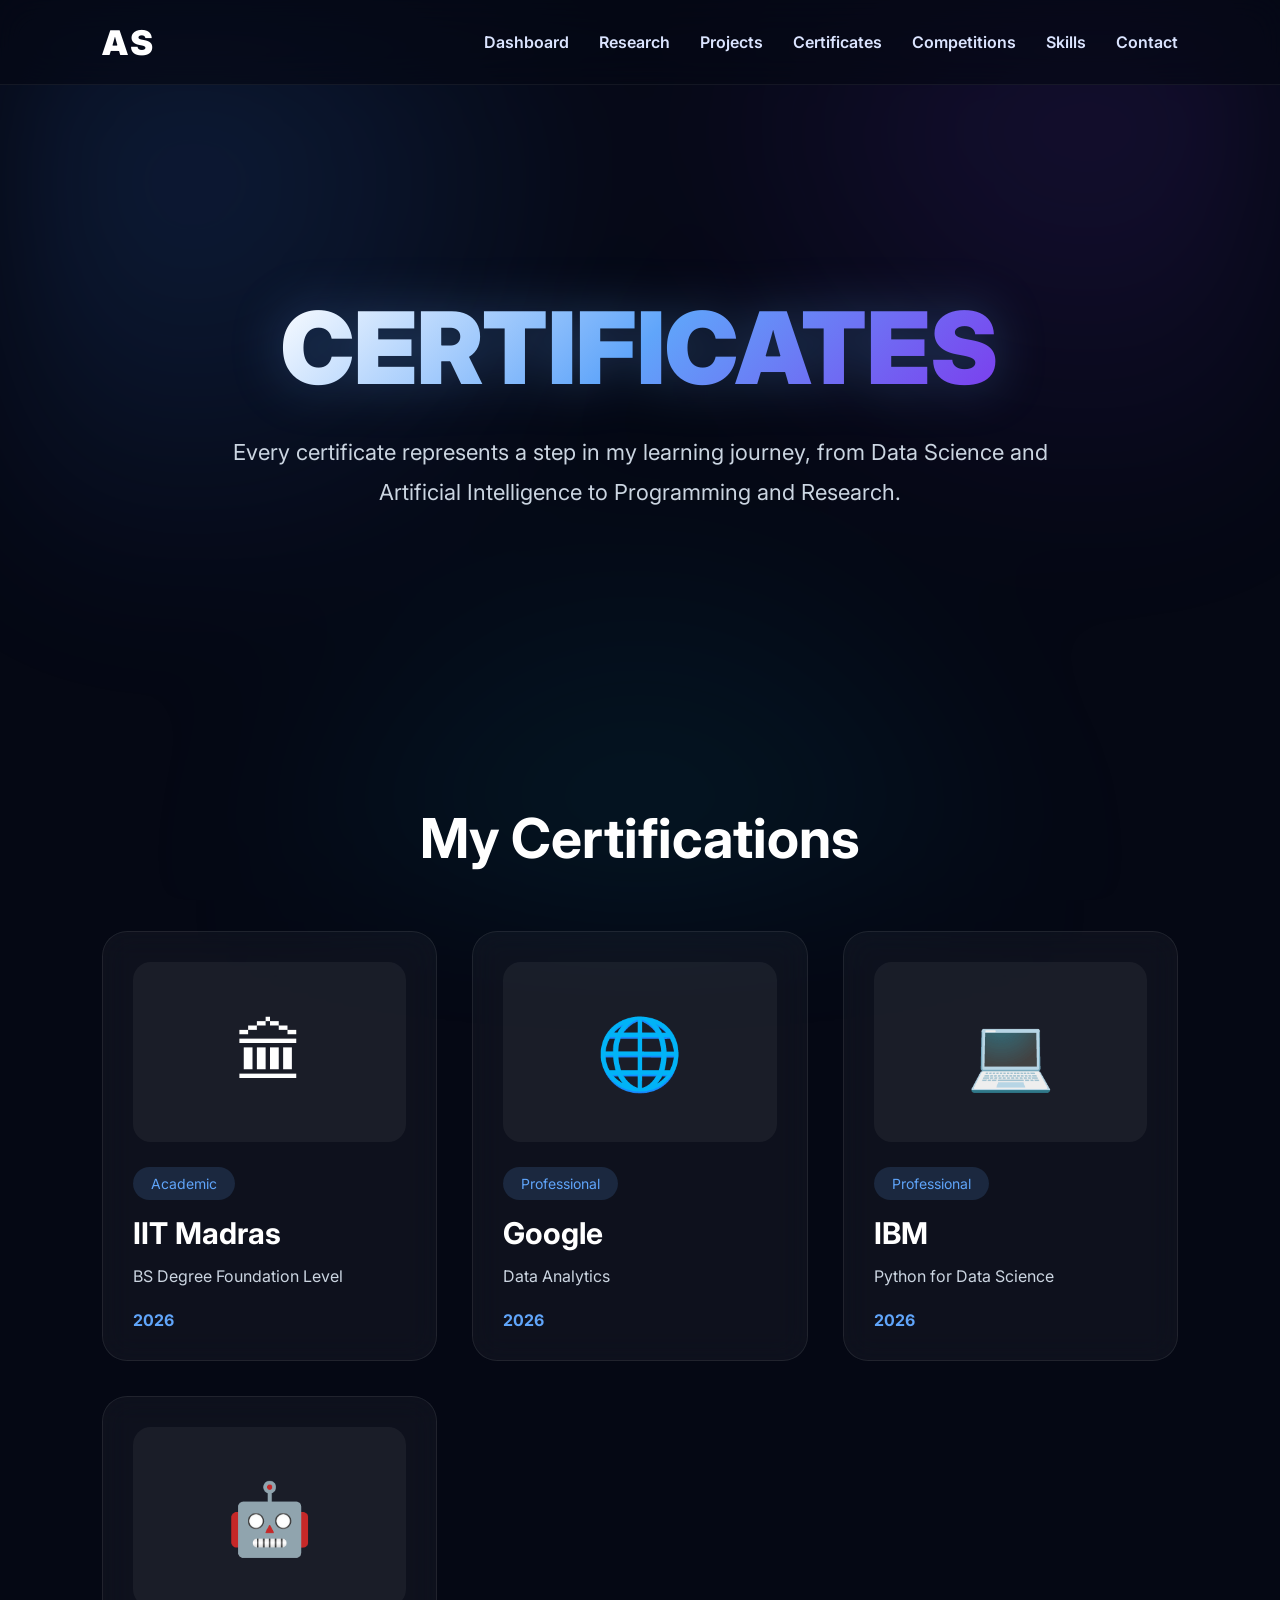
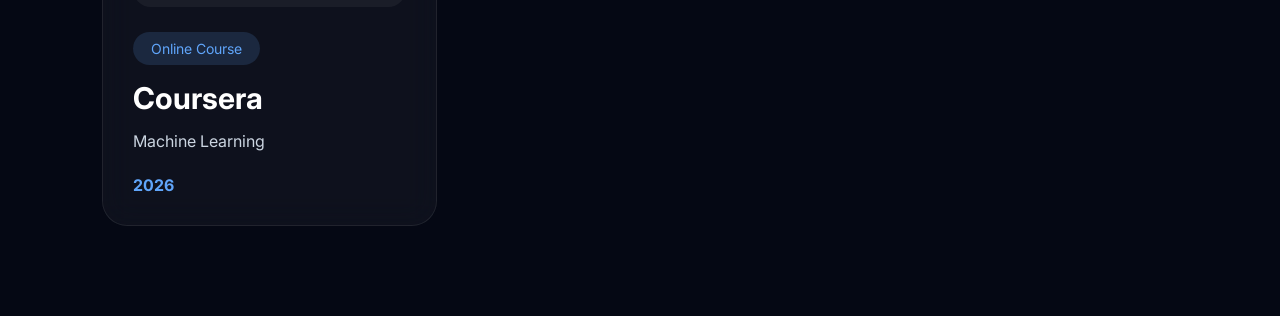
==== certificates.html @ 895dd0bd "add some new files" ====
<!DOCTYPE html>

<html lang="en">

<head>

<meta charset="UTF-8">

<meta name="viewport"
content="width=device-width, initial-scale=1.0">

<title>Certificates | Ayush Sharma</title>

<link rel="preconnect"
href="https://fonts.googleapis.com">

<link rel="preconnect"
href="https://fonts.gstatic.com"
crossorigin>

<link href="https://fonts.googleapis.com/css2?family=Inter:wght@300;400;500;600;700;800;900&display=swap"
rel="stylesheet">

<link rel="stylesheet"
href="certificates.css">

</head>

<body>

<nav>

<div class="logo">

AS

</div>

<ul>


<li><a href="dash.html">Dashboard</a></li>

<li><a href="research.html">Research</a></li>

<li><a href="projects.html">Projects</a></li>

<li><a href="certificates.html">Certificates</a></li>

<li><a href="competitions.html">Competitions</a></li>

<li><a href="skills.html">Skills</a></li>

<li><a href="contact.html">Contact</a></li>

</ul>

</nav>

<section class="hero">

<h1>

CERTIFICATES

</h1>

<p>

Every certificate represents a step in my learning journey,
from Data Science and Artificial Intelligence
to Programming and Research.

</p>

</section>


<section class="certificate-section">

    <h2 class="section-heading">

        My Certifications

    </h2>

    <div class="certificate-grid">

        <div class="certificate-card"

     data-image="certificates/iit-madras.png"

     data-title="IIT Madras"

     data-course="BS Degree Foundation Level"

     data-category="Academic"

     data-year="2026"

     data-verify="#"

     data-download="#">



            <div class="certificate-thumbnail">

                🏛

            </div>

            <span class="certificate-badge">

                Academic

            </span>

            <h3>

                IIT Madras

            </h3>

            <p>

                BS Degree Foundation Level

            </p>

            <span class="certificate-year">

                2026

            </span>




        </div>

        <div class="certificate-card"

     data-image="certificates/google.png"

     data-title="Google"

     data-course="Data Analytics"

     data-category="Professional"

     data-year="2026"

     data-verify="#"

     data-download="#">

     

            <div class="certificate-thumbnail">

                🌐

            </div>

            <span class="certificate-badge">

                Professional

            </span>

            <h3>

                Google

            </h3>

            <p>

                Data Analytics

            </p>

            <span class="certificate-year">

                2026

            </span>

        </div>

        <div class="certificate-card"
             data-image="certificates/ibm.png"
             data-title="IBM"
             data-course="Python for Data Science"
             data-category="Professional"
             data-year="2026"
             data-verify="#"
             data-download="#">

            <div class="certificate-thumbnail">

                💻

            </div>

            <span class="certificate-badge">

                Professional

            </span>

            <h3>

                IBM

            </h3>

            <p>

                Python for Data Science

            </p>

            <span class="certificate-year">

                2026

            </span>

        </div>

        <div class="certificate-card"

     data-image="certificates/google.png"

     data-title="Google"

     data-course="Data Analytics"

     data-category="Professional"

     data-year="2026"

     data-verify="#"

     data-download="#">

            <div class="certificate-thumbnail">

                🤖

            </div>

            <span class="certificate-badge">

                Online Course

            </span>

            <h3>

                Coursera

            </h3>

            <p>

                Machine Learning

            </p>

            <span class="certificate-year">

                2026

            </span>

        </div>

    </div>

</section>


<!--==========================
        CERTIFICATE POPUP
===========================-->

<div class="popup-overlay" id="popup">

    <div class="popup-box">

        <button class="close-popup" id="closePopup">

            &times;

        </button>

        <img
        id="popupImage"
        src="certificates/iit-madras.png"
        alt="Certificate">

        <h2 id="popupTitle">

            IIT Madras

        </h2>

        <p id="popupCourse">

            BS Degree Foundation Level

        </p>

        <div class="popup-info">

            <div>

                <strong>

                    Category

                </strong>

                <span id="popupCategory">

                    Academic

                </span>

            </div>

            <div>

                <strong>

                    Year

                </strong>

                <span id="popupYear">

                    2026

                </span>

            </div>

        </div>

        <div class="popup-buttons">

            <a
            id="verifyBtn"
            href="#">

            Verify Certificate

            </a>

            <a
            id="downloadBtn"
            href="#">

            Download PDF

            </a>

        </div>

    </div>

</div>








<!-- Cards yaha aayenge -->

<!-- Popup yaha banega -->

<script src="certificates.js"></script>

</body>

</html>
---- certificates.css ----
/*=========================================
            RESET
=========================================*/

*{
    margin:0;
    padding:0;
    box-sizing:border-box;
}

html{
    scroll-behavior:smooth;
}

body{

    font-family:'Inter',sans-serif;

    background:#050814;

    color:white;

    overflow-x:hidden;

}

/*=========================================
        BACKGROUND GLOW
=========================================*/

body::before{

    content:"";

    position:fixed;

    inset:0;

    background:

    radial-gradient(circle at 15% 20%,rgba(59,130,246,.16),transparent 35%),

    radial-gradient(circle at 85% 10%,rgba(124,58,237,.14),transparent 35%),

    radial-gradient(circle at 50% 100%,rgba(6,182,212,.10),transparent 40%);

    filter:blur(70px);

    z-index:-2;

}

/*=========================================
            NAVBAR
=========================================*/

nav{

    width:100%;

    height:85px;

    padding:0 8%;

    display:flex;

    justify-content:space-between;

    align-items:center;

    position:sticky;

    top:0;

    backdrop-filter:blur(18px);

    background:rgba(5,8,20,.65);

    border-bottom:1px solid rgba(255,255,255,.06);

    z-index:1000;

}

.logo{

    font-size:34px;

    font-weight:900;

    letter-spacing:3px;

}

nav ul{

    display:flex;

    list-style:none;

    gap:30px;

}

nav a{

    text-decoration:none;

    color:#dbe4ff;

    font-weight:600;

    transition:.35s;

}

nav a:hover{

    color:#60a5fa;

}

nav a.active{

    color:#60a5fa;

}

nav a.active::after{

    content:"";

    display:block;

    margin-top:6px;

    height:2px;

    background:#60a5fa;

    box-shadow:0 0 10px #60a5fa;

}

/*=========================================
            HERO
=========================================*/

.hero{

    min-height:70vh;

    display:flex;

    flex-direction:column;

    justify-content:center;

    align-items:center;

    text-align:center;

    padding:80px 10%;

}

.hero h1{

    font-size:100px;

    font-weight:900;

    margin-bottom:25px;

    background:linear-gradient(
        135deg,
        white,
        #60a5fa,
        #7c3aed
    );

    -webkit-background-clip:text;

    -webkit-text-fill-color:transparent;

    filter:drop-shadow(
        0 0 25px rgba(96,165,250,.30)
    );

}

.hero p{

    max-width:850px;

    color:#cbd5e1;

    font-size:22px;

    line-height:1.8;

}


/*=========================================
      CERTIFICATE CARDS
=========================================*/

.certificate-section{

    padding:90px 8%;

}

.section-heading{

    text-align:center;

    font-size:55px;

    margin-bottom:60px;

}

.certificate-grid{

    display:grid;

    grid-template-columns:repeat(auto-fit,minmax(320px,1fr));

    gap:35px;

}

.certificate-card{

    background:rgba(255,255,255,.04);

    border:1px solid rgba(255,255,255,.08);

    backdrop-filter:blur(15px);

    border-radius:25px;

    padding:30px;

    cursor:pointer;

    transition:.35s;

}

.certificate-card:hover{

    transform:translateY(-10px);

    border-color:#60a5fa;

    box-shadow:0 0 35px rgba(96,165,250,.20);

}

.certificate-thumbnail{

    width:100%;

    height:180px;

    display:flex;

    justify-content:center;

    align-items:center;

    font-size:70px;

    border-radius:18px;

    background:rgba(255,255,255,.05);

    margin-bottom:25px;

}

.certificate-badge{

    display:inline-block;

    padding:8px 18px;

    border-radius:30px;

    background:rgba(96,165,250,.15);

    color:#60a5fa;

    font-size:14px;

    margin-bottom:15px;

}

.certificate-card h3{

    font-size:30px;

    margin-bottom:12px;

}

.certificate-card p{

    color:#cbd5e1;

    line-height:1.7;

}

.certificate-year{

    display:inline-block;

    margin-top:20px;

    font-weight:700;

    color:#60a5fa;

}






/*=========================================
            POPUP
=========================================*/

.popup-overlay{

    position:fixed;

    inset:0;

    background:rgba(0,0,0,.65);

    backdrop-filter:blur(12px);

    display:none;

    justify-content:center;

    align-items:center;

    padding:30px;

    z-index:9999;

}

.popup-box{

    width:900px;

    max-width:95%;

    background:rgba(18,22,40,.95);

    border:1px solid rgba(255,255,255,.08);

    border-radius:30px;

    padding:40px;

    position:relative;

    text-align:center;

}

.popup-box img{

    width:100%;

    max-height:420px;

    object-fit:contain;

    border-radius:18px;

    background:#111827;

    margin-bottom:30px;

}

.close-popup{

    position:absolute;

    top:20px;

    right:25px;

    width:45px;

    height:45px;

    border:none;

    border-radius:50%;

    cursor:pointer;

    font-size:30px;

    color:white;

    background:rgba(255,255,255,.08);

}

.close-popup:hover{

    background:#ef4444;

}

.popup-box h2{

    font-size:40px;

    margin-bottom:10px;

}

.popup-box p{

    color:#cbd5e1;

    margin-bottom:30px;

}

.popup-info{

    display:flex;

    justify-content:center;

    gap:50px;

    margin-bottom:35px;

}

.popup-info div{

    display:flex;

    flex-direction:column;

    gap:8px;

}

.popup-info strong{

    color:#60a5fa;

}

.popup-buttons{

    display:flex;

    justify-content:center;

    gap:20px;

    flex-wrap:wrap;

}

.popup-buttons a{

    padding:15px 32px;

    border-radius:18px;

    text-decoration:none;

    color:white;

    font-weight:700;

}

#verifyBtn{

    background:#2563eb;

}

#downloadBtn{

    background:#7c3aed;

}
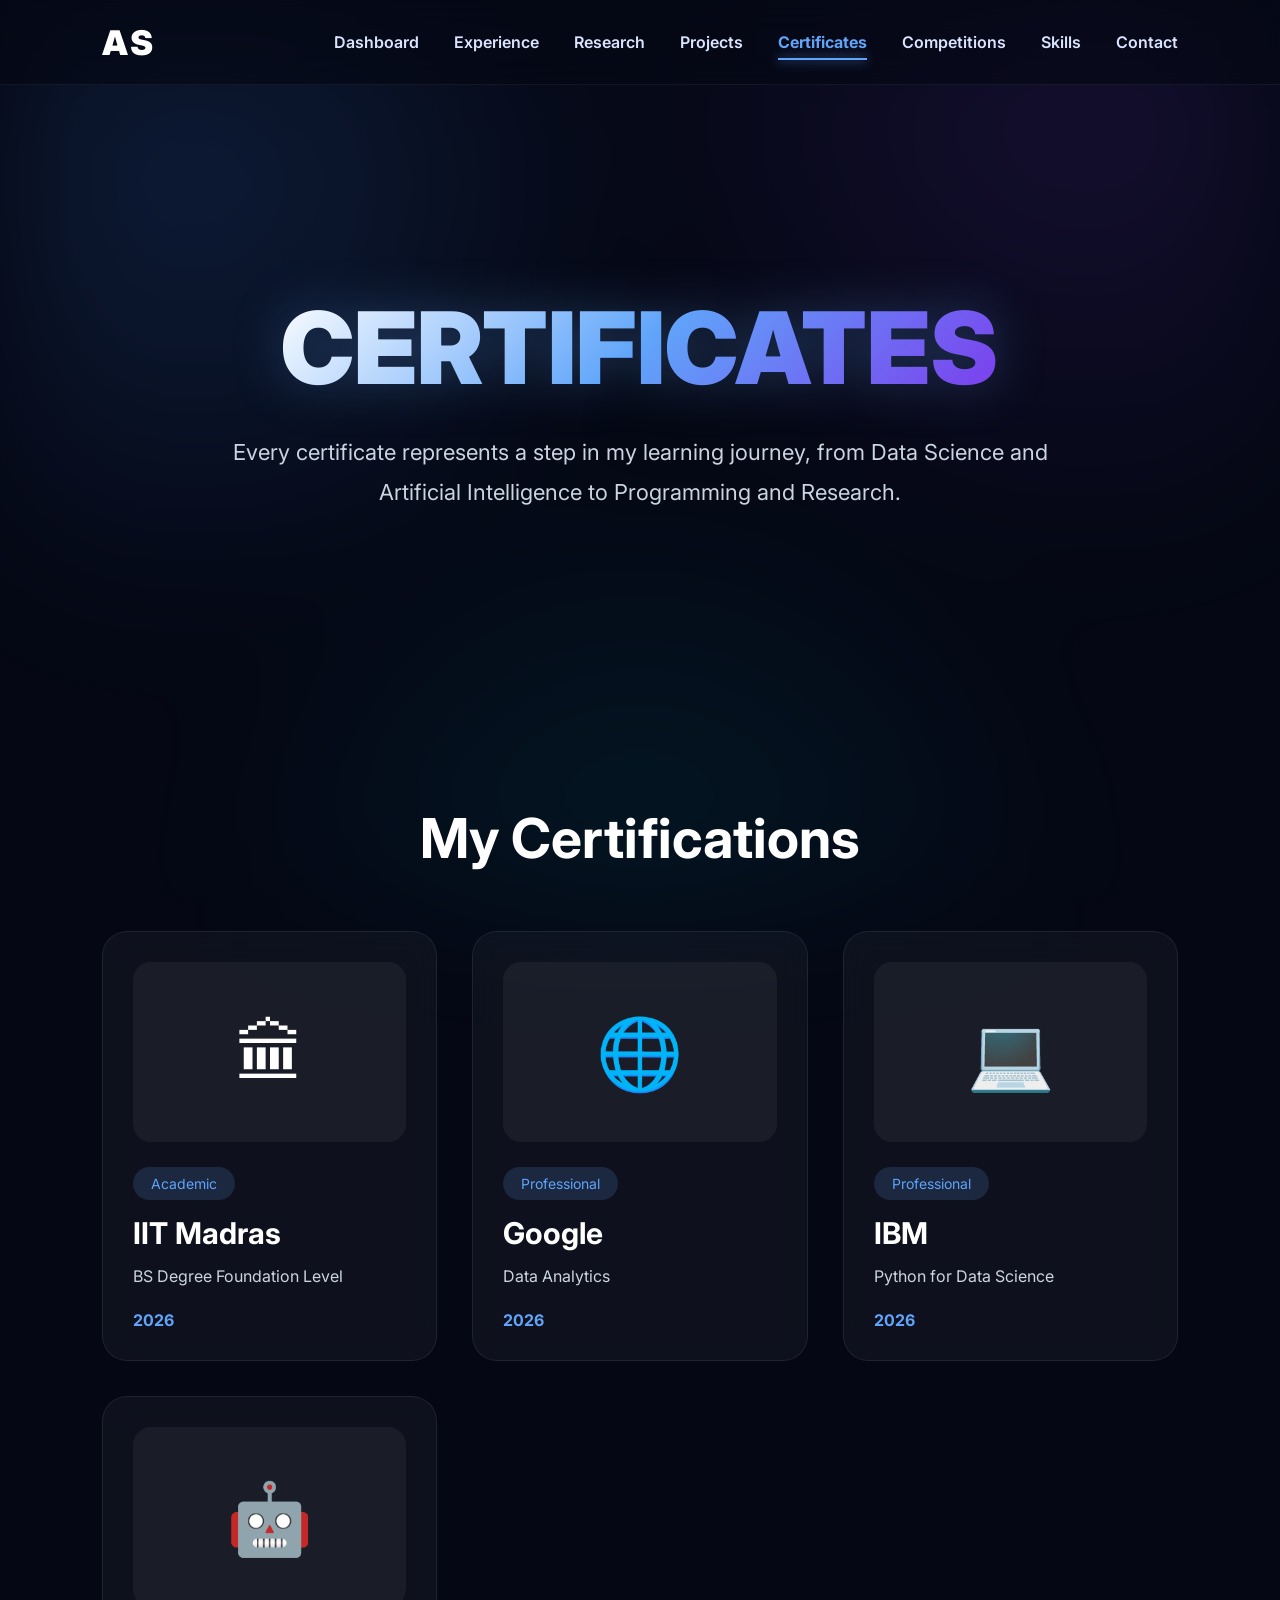
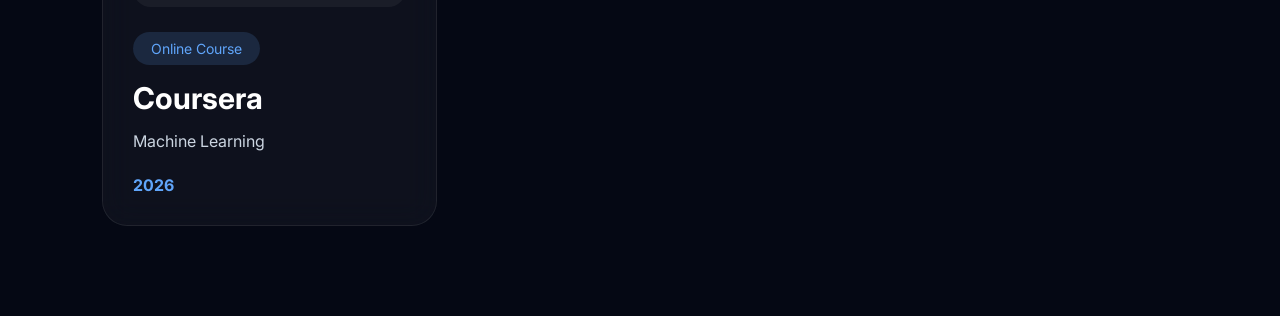
==== commit 5c6192d9: "change the pattern of nav bar" ====
--- a/certificates.html
+++ b/certificates.html
@@ -41,11 +41,13 @@
 
 <li><a href="dash.html">Dashboard</a></li>
 
+<li><a href="experience.html">Experience</a></li>
+
 <li><a href="research.html">Research</a></li>
 
 <li><a href="projects.html">Projects</a></li>
 
-<li><a href="certificates.html">Certificates</a></li>
+<li><a class="active" href="certificates.html">Certificates</a></li>
 
 <li><a href="competitions.html">Competitions</a></li>
 
--- a/certificates.css
+++ b/certificates.css
@@ -98,9 +98,11 @@
 
     list-style:none;
 
-    gap:30px;
-
-}
+    gap:35px;
+
+}
+
+
 
 nav a{
 
@@ -110,7 +112,7 @@
 
     font-weight:600;
 
-    transition:.35s;
+    transition:.3s;
 
 }
 
@@ -120,27 +122,45 @@
 
 }
 
+
+
 nav a.active{
 
     color:#60a5fa;
 
-}
+    font-weight:700;
+
+    position:relative;
+
+}
+
+
 
 nav a.active::after{
 
     content:"";
 
-    display:block;
-
-    margin-top:6px;
+    position:absolute;
+
+    left:0;
+
+    bottom:-8px;
+
+    width:100%;
 
     height:2px;
 
     background:#60a5fa;
 
-    box-shadow:0 0 10px #60a5fa;
-
-}
+    box-shadow:
+    0 0 12px #60a5fa;
+
+}
+
+
+
+
+
 
 /*=========================================
             HERO
